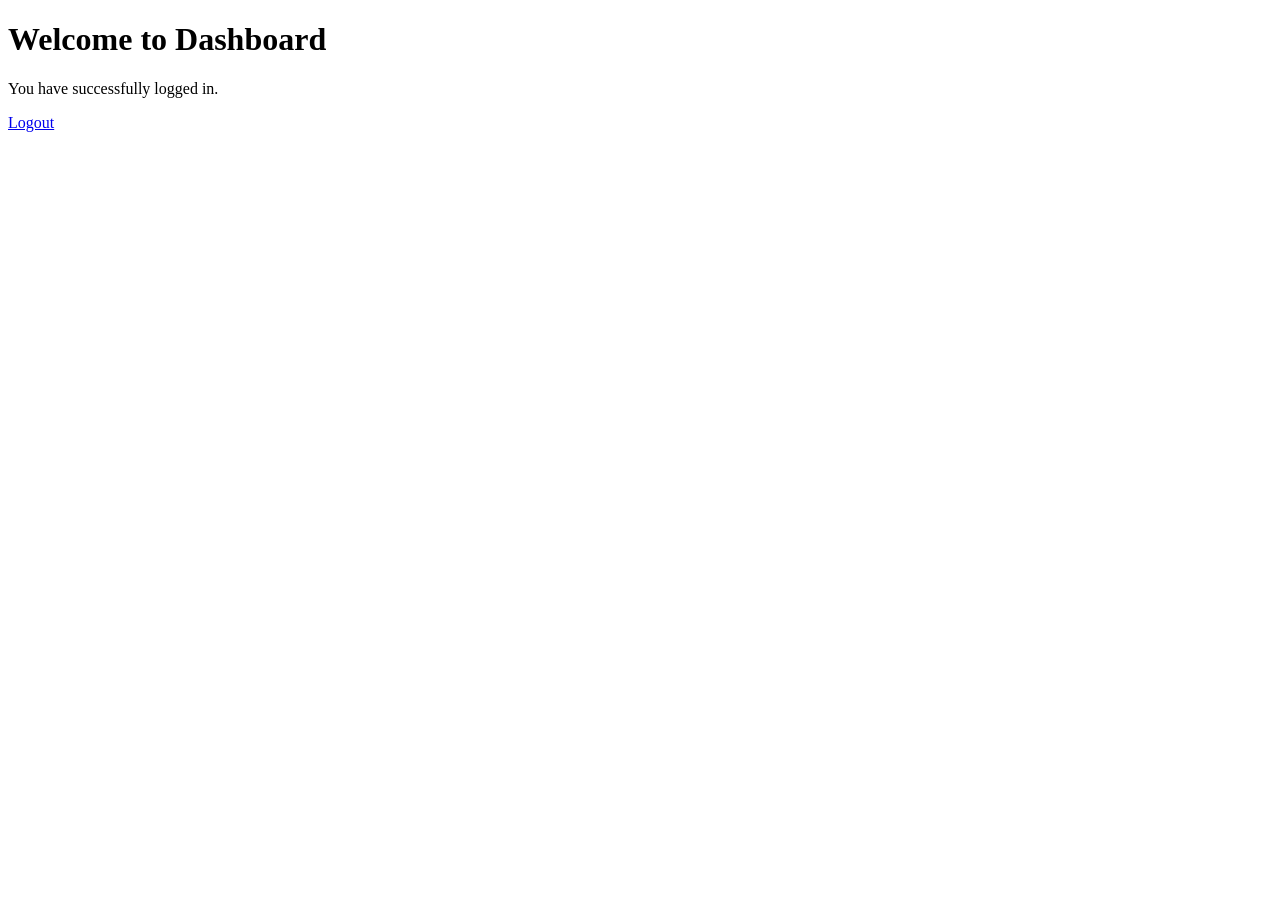
==== dashboard.html @ 7e274f29 "Initial commit: add five HTML pages + README" ====
<!DOCTYPE html>
<html>
<head>
    <meta charset="utf-8">
    <title>Dashboard</title>
</head>
<body>
<h1>Welcome to Dashboard</h1>

<p>You have successfully logged in.</p>

<a href="login.html">Logout</a>
</body>
</html>
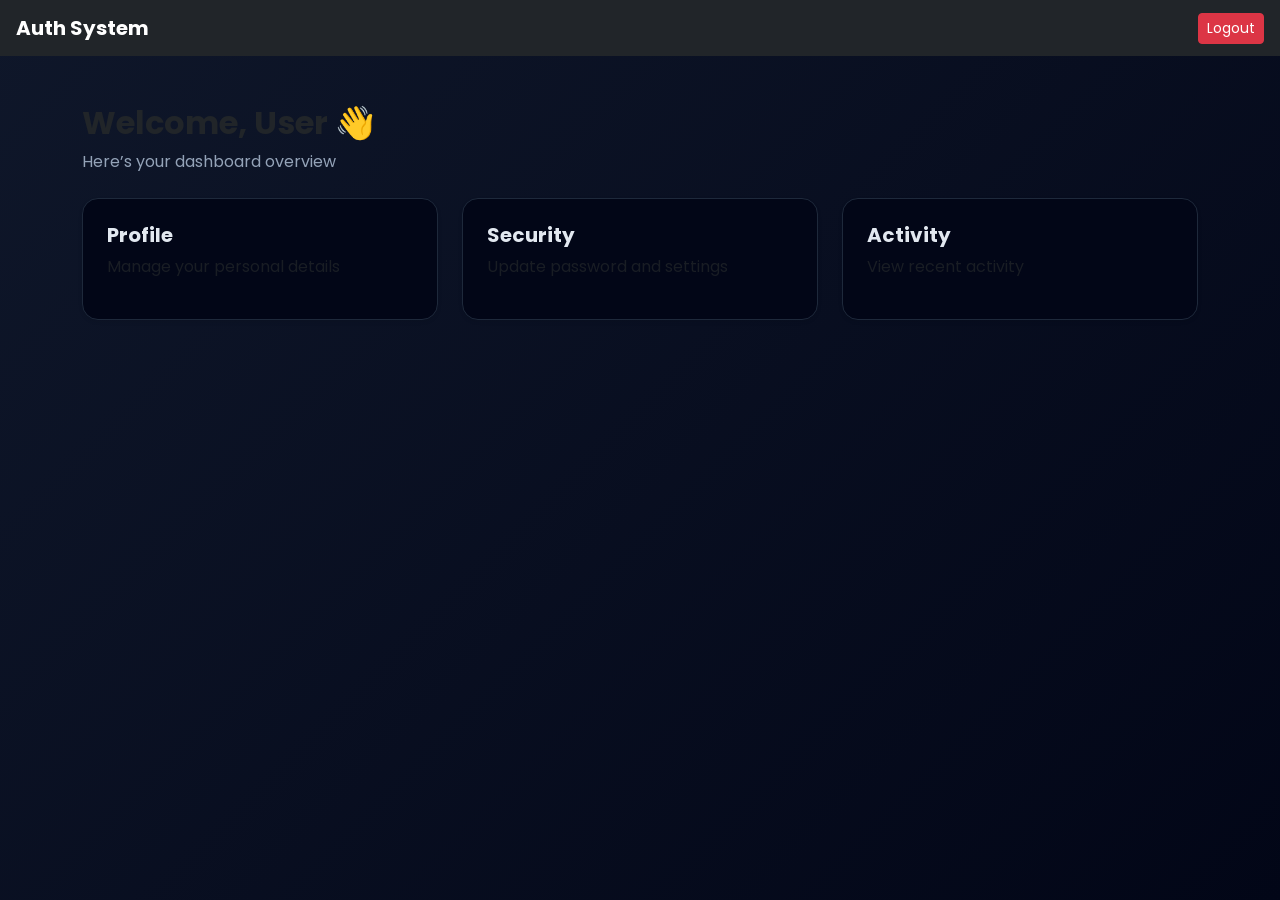
==== commit e7011580: "Final UI upgrade with Bootstrap and custom CSS" ====
--- a/dashboard.html
+++ b/dashboard.html
@@ -1,14 +1,71 @@
 <!DOCTYPE html>
-<html>
+<html lang="en">
 <head>
-    <meta charset="utf-8">
-    <title>Dashboard</title>
+  <meta charset="UTF-8">
+  <meta name="viewport" content="width=device-width, initial-scale=1.0">
+  <title>Dashboard</title>
+
+  <!-- Bootstrap -->
+  <link href="https://cdn.jsdelivr.net/npm/bootstrap@5.3.3/dist/css/bootstrap.min.css" rel="stylesheet">
+
+  <!-- Icons -->
+  <link href="https://cdn.jsdelivr.net/npm/bootstrap-icons@1.11.3/font/bootstrap-icons.min.css" rel="stylesheet">
+
+  <!-- Font -->
+  <link href="https://fonts.googleapis.com/css2?family=Poppins:wght@400;500;600&display=swap" rel="stylesheet">
+
+  <!-- Custom CSS -->
+  <link rel="stylesheet" href="css/styles.css">
 </head>
+
 <body>
-<h1>Welcome to Dashboard</h1>
 
-<p>You have successfully logged in.</p>
+  <!-- Navbar -->
+  <nav class="navbar navbar-dark bg-dark px-3">
+    <span class="navbar-brand fw-bold">Auth System</span>
+    <a href="index.html" class="btn btn-danger btn-sm">Logout</a>
+  </nav>
 
-<a href="login.html">Logout</a>
+  <!-- Main Content -->
+  <div class="container py-5">
+
+    <!-- Welcome -->
+    <div class="mb-4">
+      <h2 class="fw-bold">Welcome, User 👋</h2>
+      <p class="text-secondary">Here’s your dashboard overview</p>
+    </div>
+
+    <!-- Cards -->
+    <div class="row g-4">
+
+      <!-- Card 1 -->
+      <div class="col-md-4">
+        <div class="card p-4 shadow-sm">
+          <h5 class="fw-bold">Profile</h5>
+          <p class="text-muted">Manage your personal details</p>
+        </div>
+      </div>
+
+      <!-- Card 2 -->
+      <div class="col-md-4">
+        <div class="card p-4 shadow-sm">
+          <h5 class="fw-bold">Security</h5>
+          <p class="text-muted">Update password and settings</p>
+        </div>
+      </div>
+
+      <!-- Card 3 -->
+      <div class="col-md-4">
+        <div class="card p-4 shadow-sm">
+          <h5 class="fw-bold">Activity</h5>
+          <p class="text-muted">View recent activity</p>
+        </div>
+      </div>
+
+    </div>
+
+  </div>
+
+  <script src="https://cdn.jsdelivr.net/npm/bootstrap@5.3.3/dist/js/bootstrap.bundle.min.js"></script>
 </body>
 </html>
--- a/css/styles.css
+++ b/css/styles.css
@@ -0,0 +1,140 @@
+/*  RESET */
+* {
+  box-sizing: border-box;
+}
+
+body {
+  font-family: 'Poppins', sans-serif;
+  margin: 0;
+  min-height: 100vh;
+  background: linear-gradient(135deg, #0f172a 0%, #020617 100%);
+}
+
+/* LAYOUT */
+.auth-shell {
+  min-height: 100vh;
+}
+
+/* CARD */
+.auth-card {
+  border-radius: 24px;
+  background: rgba(15, 23, 42, 0.85);
+  backdrop-filter: blur(20px);
+  -webkit-backdrop-filter: blur(20px);
+  box-shadow: 0 20px 60px rgba(0, 0, 0, 0.6);
+  color: #e2e8f0;
+  border: 1px solid rgba(255, 255, 255, 0.05);
+}
+
+/* BRAND */
+.brand-mark {
+  width: 64px;
+  height: 64px;
+  border-radius: 16px;
+  display: grid;
+  place-items: center;
+  font-size: 1.6rem;
+  color: #3b82f6;
+  background: rgba(59, 130, 246, 0.1);
+  box-shadow: 0 0 20px rgba(59, 130, 246, 0.3);
+}
+
+/* TEXT */
+.text-secondary {
+  color: #94a3b8 !important;
+}
+
+/* INPUTS */
+.form-control {
+  height: 52px;
+  border-radius: 14px;
+  border: 1px solid #1e293b;
+  background: #020617;
+  color: #e2e8f0;
+}
+
+.form-control::placeholder {
+  color: #64748b;
+}
+
+.form-control:focus {
+  background: #020617;
+  border-color: #3b82f6;
+  box-shadow: 0 0 0 2px rgba(59, 130, 246, 0.2);
+  color: #fff;
+}
+
+/* CHECKBOX */
+.form-check-input {
+  background-color: #020617;
+  border: 1px solid #1e293b;
+}
+
+.form-check-input:checked {
+  background-color: #3b82f6;
+  border-color: #3b82f6;
+}
+
+/* BUTTON */
+.btn-primary {
+  height: 52px;
+  border: none;
+  border-radius: 14px;
+  font-weight: 600;
+  background: linear-gradient(135deg, #2563eb, #3b82f6);
+  transition: all 0.3s ease;
+}
+
+.btn-primary:hover {
+  transform: translateY(-2px);
+  background: linear-gradient(135deg, #1d4ed8, #2563eb);
+  box-shadow: 0 10px 25px rgba(59, 130, 246, 0.4);
+}
+
+/* LINKS */
+.auth-link {
+  color: #3b82f6;
+}
+
+.auth-link:hover {
+  text-decoration: underline;
+}
+
+/* DIVIDER */
+.divider {
+  text-align: center;
+  position: relative;
+}
+
+.divider span {
+  padding: 0 10px;
+  font-size: 14px;
+  color: #64748b;
+}
+
+/* RESPONSIVE */
+@media (max-width: 576px) {
+  .auth-card {
+    padding: 10px;
+  }
+}
+.toggle-eye {
+  position: absolute;
+  right: 15px;
+  top: 45px;
+  cursor: pointer;
+  color: #94a3b8;
+}
+/* Dashboard cards */
+.card {
+  border-radius: 16px;
+  background: #020617;
+  color: #e2e8f0;
+  border: 1px solid #1e293b;
+  transition: all 0.3s ease;
+}
+
+.card:hover {
+  transform: translateY(-5px);
+  box-shadow: 0 10px 30px rgba(0,0,0,0.5);
+}
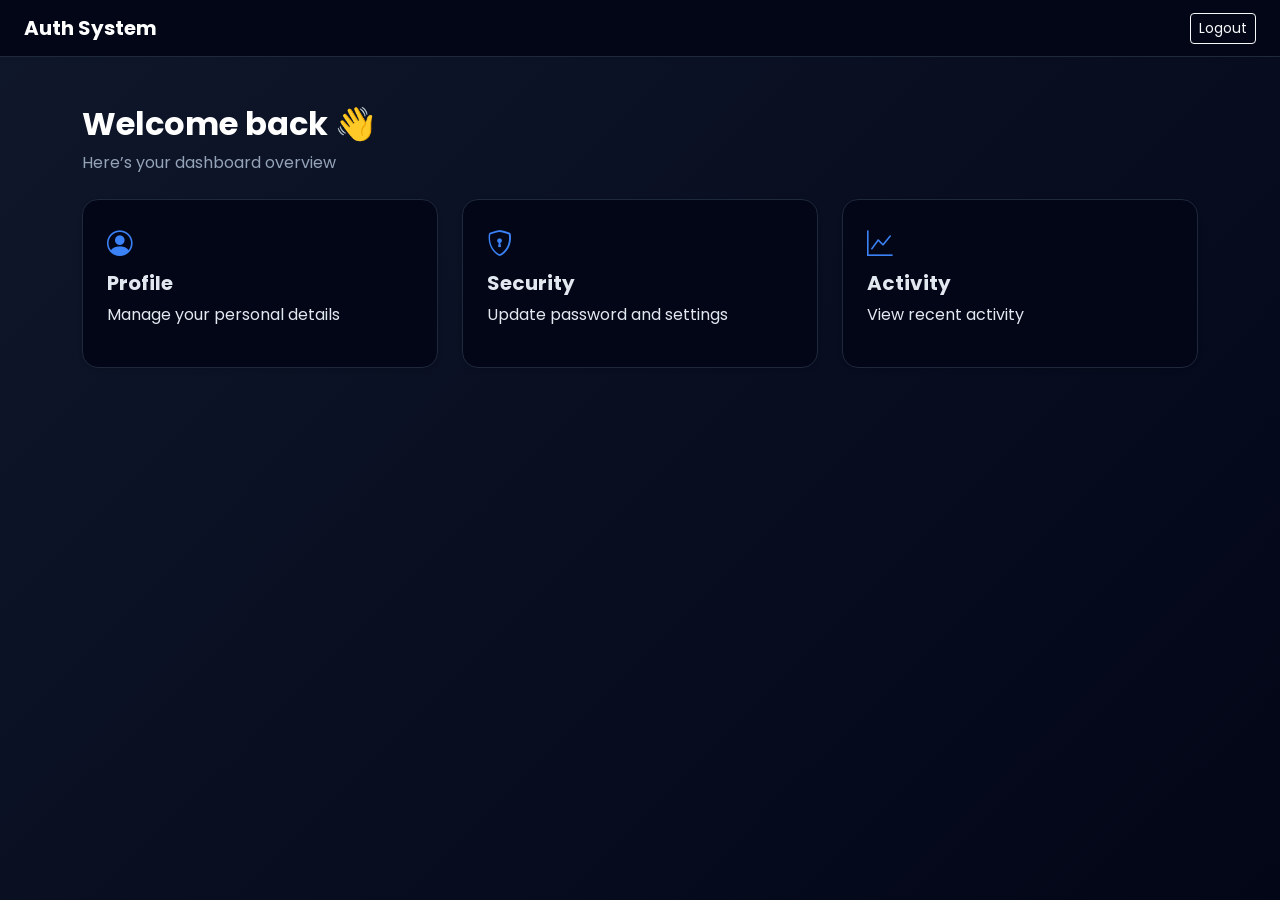
==== commit e282e4ff: "Final UI polish and improvements" ====
--- a/dashboard.html
+++ b/dashboard.html
@@ -21,18 +21,18 @@
 <body>
 
   <!-- Navbar -->
-  <nav class="navbar navbar-dark bg-dark px-3">
-    <span class="navbar-brand fw-bold">Auth System</span>
-    <a href="index.html" class="btn btn-danger btn-sm">Logout</a>
-  </nav>
+<nav class="navbar px-4" style="background:#020617; border-bottom:1px solid #1e293b;">
+  <span class="navbar-brand fw-bold text-white">Auth System</span>
+  <a href="index.html" class="btn btn-outline-light btn-sm">Logout</a>
+</nav>
 
   <!-- Main Content -->
   <div class="container py-5">
 
     <!-- Welcome -->
     <div class="mb-4">
-      <h2 class="fw-bold">Welcome, User 👋</h2>
-      <p class="text-secondary">Here’s your dashboard overview</p>
+      <h2 class="fw-bold text-white">Welcome back 👋</h2>
+      <p style="color:#94a3b8;">Here’s your dashboard overview</p>
     </div>
 
     <!-- Cards -->
@@ -41,24 +41,27 @@
       <!-- Card 1 -->
       <div class="col-md-4">
         <div class="card p-4 shadow-sm">
+         <i class="bi bi-person-circle mb-2" style="font-size: 1.6rem; color:#3b82f6;"></i>
           <h5 class="fw-bold">Profile</h5>
-          <p class="text-muted">Manage your personal details</p>
+          <p>Manage your personal details</p>
         </div>
       </div>
 
       <!-- Card 2 -->
       <div class="col-md-4">
-        <div class="card p-4 shadow-sm">
-          <h5 class="fw-bold">Security</h5>
-          <p class="text-muted">Update password and settings</p>
-        </div>
+       <div class="card p-4 shadow-sm">
+       <i class="bi bi-shield-lock mb-2" style="font-size: 1.6rem; color:#3b82f6;"></i>
+        <h5 class="fw-bold">Security</h5>
+      <p>Update password and settings</p>
+       </div>
       </div>
 
       <!-- Card 3 -->
       <div class="col-md-4">
         <div class="card p-4 shadow-sm">
-          <h5 class="fw-bold">Activity</h5>
-          <p class="text-muted">View recent activity</p>
+        <i class="bi bi-graph-up mb-2" style="font-size: 1.6rem; color:#3b82f6;"></i>
+         <h5 class="fw-bold">Activity</h5>
+         <p>View recent activity</p>
         </div>
       </div>
 
--- a/css/styles.css
+++ b/css/styles.css
@@ -135,6 +135,13 @@
 }
 
 .card:hover {
-  transform: translateY(-5px);
-  box-shadow: 0 10px 30px rgba(0,0,0,0.5);
+  transform: translateY(-6px);
+  box-shadow: 0 15px 40px rgba(0,0,0,0.6);
+}
+.btn-primary:active {
+  transform: scale(0.98);
+}
+.form-control:focus {
+  border-color: #3b82f6;
+  box-shadow: 0 0 0 2px rgba(59,130,246,0.25);
 }
